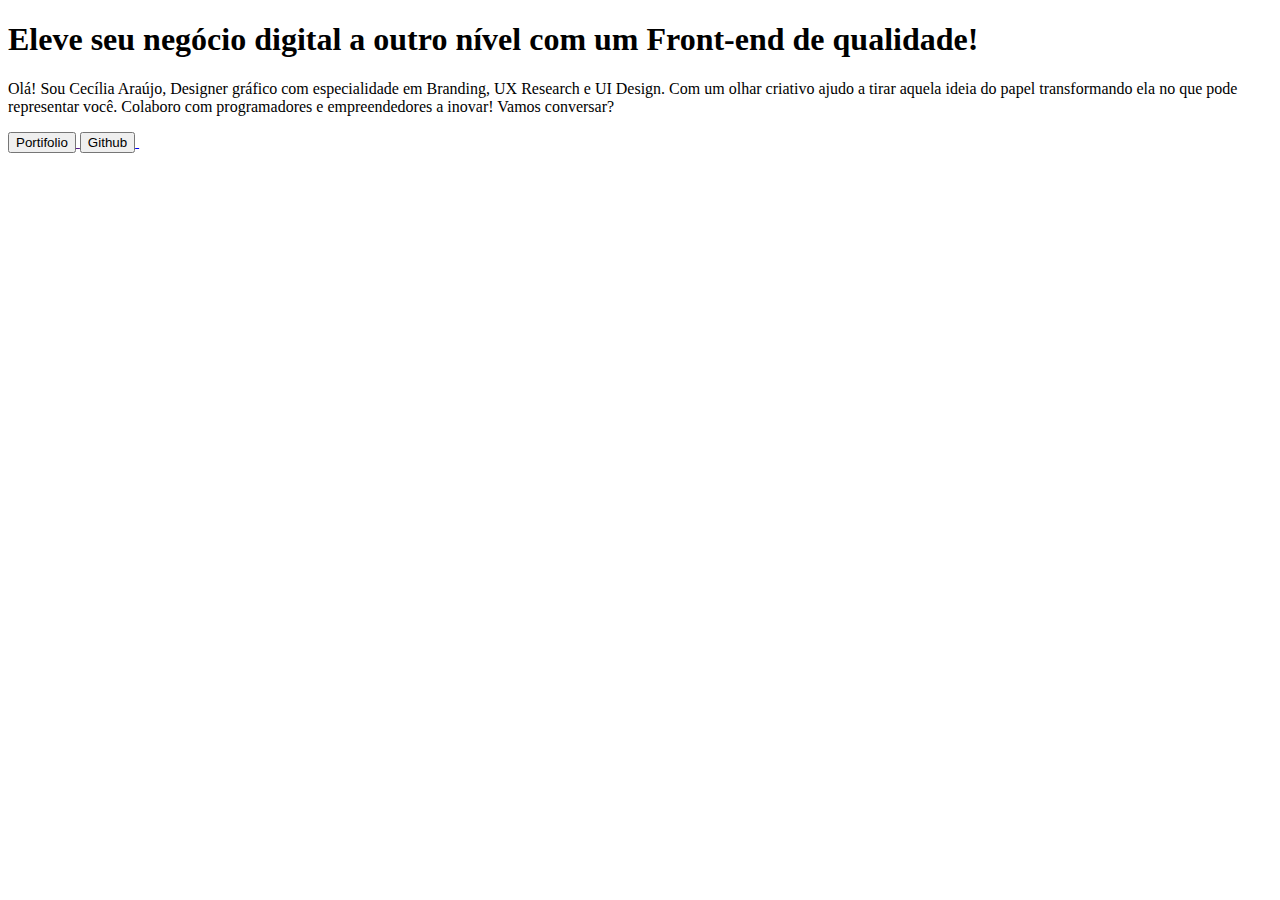
==== CursoHTML&CSS/index.html @ 0ce68071 "CursoHTMLCSSAlura" ====
<!DOCTYPE html>
<html lang="en">
<head>
    <meta charset="UTF-8">
    <meta http-equiv="X-UA-Compatible" content="IE=edge">
    <meta name="viewport" content="width=device-width, initial-scale=1.0">
    <link rel="stylesheet" href="/style/style.css">
    <title>Portifolio</title>
</head>
<body>
    
    <header>

    </header>

    <main>
        
            <h1>Eleve seu negócio digital a outro nível <strong>
                com um Front-end de qualidade!</strong></h1>
                <p>Olá! Sou Cecília Araújo,  Designer gráfico com especialidade em Branding, UX Research e UI Design. Com um olhar criativo ajudo a tirar 
                    aquela ideia do papel transformando ela no que pode representar você. 
                    Colaboro com programadores e empreendedores a inovar! Vamos conversar?</p>
        
       
            <a href="">
                <button>Portifolio</button>
            </a>
            <a href="https://github.com/CeciliaAr4">
                <button>Github</button>
            </a>
            <img src="/img/GiraMoon1.png" alt="">



            
                    
    </main>

    <footer>

    </footer>
    
</body>
</html>
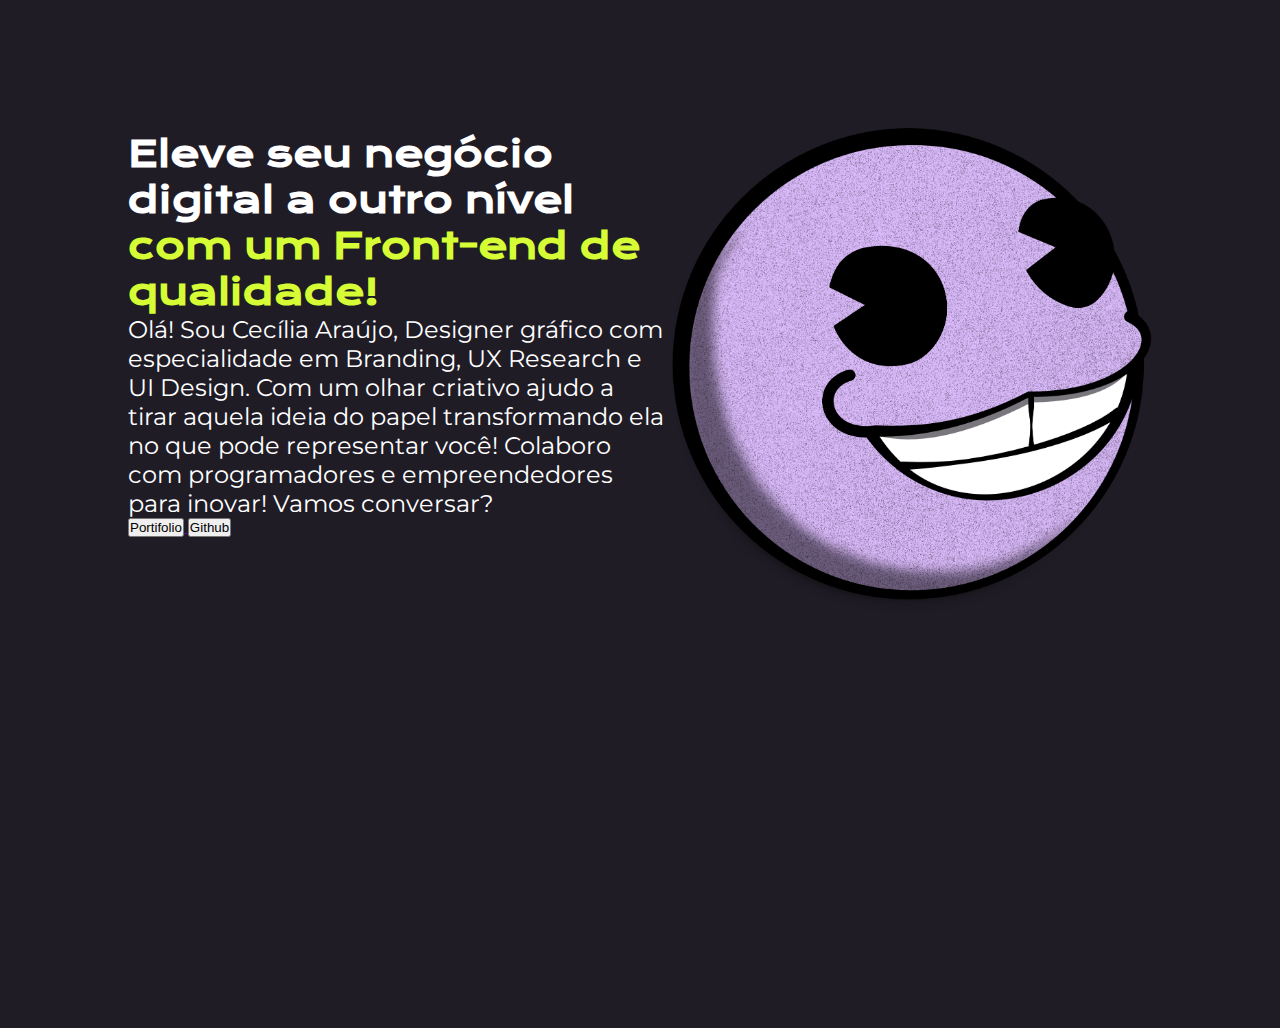
==== commit 946f6ad4: "Continuando o curso" ====
--- a/CursoHTML&CSS/index.html
+++ b/CursoHTML&CSS/index.html
@@ -4,7 +4,7 @@
     <meta charset="UTF-8">
     <meta http-equiv="X-UA-Compatible" content="IE=edge">
     <meta name="viewport" content="width=device-width, initial-scale=1.0">
-    <link rel="stylesheet" href="/style/style.css">
+    <link rel="stylesheet" href="/CursoHTML&CSS/style/style.css">
     <title>Portifolio</title>
 </head>
 <body>
@@ -13,22 +13,23 @@
 
     </header>
 
-    <main>
+    <main class="apresentacao">
+            <section class="apresentacao__conteudo">
+                <h1 class="apresentacao__conteudo__titulo">Eleve seu negócio digital a outro nível <strong>
+                    com um Front-end de qualidade!</strong></h1>
+                    <p class="apresentacao__conteudo__texto">Olá! Sou Cecília Araújo,  Designer gráfico com especialidade em Branding, UX Research e UI Design. Com um olhar criativo ajudo a tirar 
+                        aquela ideia do papel transformando ela no que pode representar você! 
+                        Colaboro com programadores e empreendedores para inovar! Vamos conversar?</p>
+            
         
-            <h1>Eleve seu negócio digital a outro nível <strong>
-                com um Front-end de qualidade!</strong></h1>
-                <p>Olá! Sou Cecília Araújo,  Designer gráfico com especialidade em Branding, UX Research e UI Design. Com um olhar criativo ajudo a tirar 
-                    aquela ideia do papel transformando ela no que pode representar você. 
-                    Colaboro com programadores e empreendedores a inovar! Vamos conversar?</p>
-        
-       
-            <a href="">
-                <button>Portifolio</button>
-            </a>
-            <a href="https://github.com/CeciliaAr4">
-                <button>Github</button>
-            </a>
-            <img src="/img/GiraMoon1.png" alt="">
+                <a href="">
+                    <button>Portifolio</button>
+                </a>
+                <a href="https://github.com/CeciliaAr4">
+                    <button>Github</button>
+                </a>
+            </section>
+            <img src="/CursoHTML&CSS/img/GiraMoon1.png" alt="">
 
 
 
@@ -41,4 +42,4 @@
     </footer>
     
 </body>
-</html>+</html>
--- a/CursoHTML&CSS/style/style.css
+++ b/CursoHTML&CSS/style/style.css
@@ -0,0 +1,44 @@
+@import url('https://fonts.googleapis.com/css2?family=Krona+One&family=Montserrat:ital@0;1&display=swap');
+
+
+*{
+    margin: 0;
+    padding: 0;
+}
+
+body {
+    height: 100vh;
+    box-sizing: border-box;
+    background-color: #201C26;
+    color: white;
+}
+strong{
+    color: #D5FC34;
+}
+
+.apresentacao {
+    margin: 10%;
+    display: flex; 
+    align-items: center; 
+    justify-content: space-between;
+}
+.apresentacao__conteudo {
+    width: 615px;
+    height: 482px;
+}
+
+.apresentacao__conteudo__titulo {
+    font-family: "Krona One", sans-serif;
+    font-size: 36px;
+}
+
+.apresentacao__conteudo__texto {
+    font-family: "Montserrat", sans-serif;
+    font-size: 24px;
+}
+
+
+img{
+    width: 488px;
+    height: 488px;
+}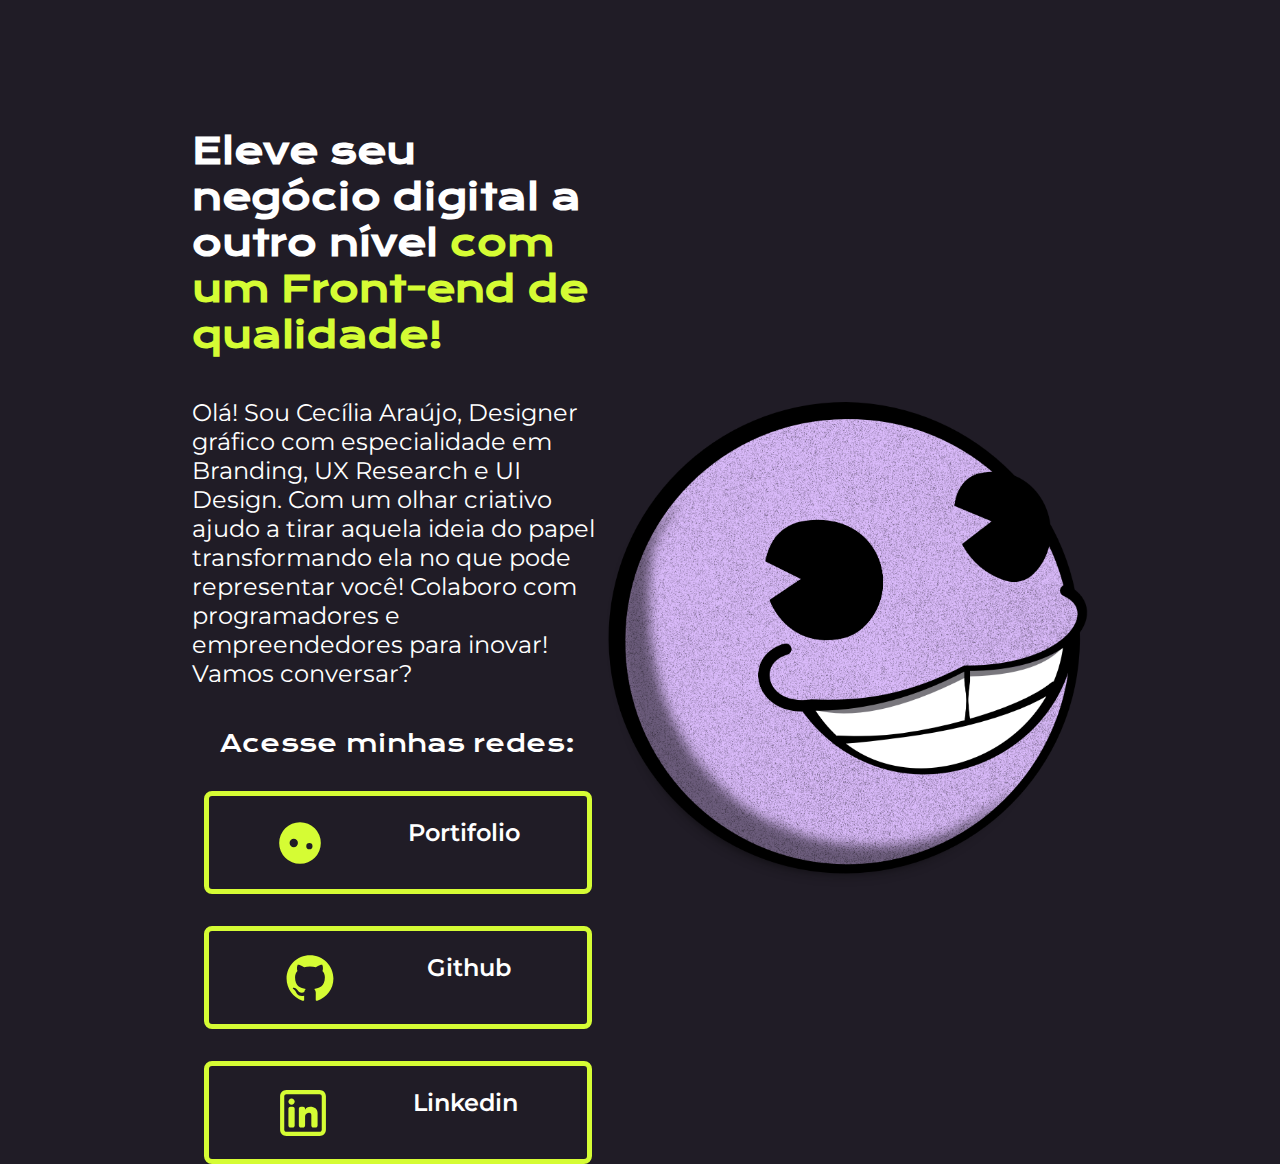
==== commit 8187b863: "ComeçandoCurso3" ====
--- a/CursoHTML&CSS/index.html
+++ b/CursoHTML&CSS/index.html
@@ -1,8 +1,7 @@
 <!DOCTYPE html>
-<html lang="en">
+<html lang="pt-br">
 <head>
     <meta charset="UTF-8">
-    <meta http-equiv="X-UA-Compatible" content="IE=edge">
     <meta name="viewport" content="width=device-width, initial-scale=1.0">
     <link rel="stylesheet" href="/CursoHTML&CSS/style/style.css">
     <title>Portifolio</title>
@@ -21,15 +20,20 @@
                         aquela ideia do papel transformando ela no que pode representar você! 
                         Colaboro com programadores e empreendedores para inovar! Vamos conversar?</p>
             
-        
-                <a href="">
-                    <button>Portifolio</button>
-                </a>
-                <a href="https://github.com/CeciliaAr4">
-                    <button>Github</button>
-                </a>
+                        <div class="apresentacao__links">
+                            <h2 class="apresentacao__links__subtitulo">Acesse minhas redes:</h2>
+                            <a class="apresentacao__links__link" href="https://ceciliaar4ujo.wixsite.com/portfolio" >
+                                <img  class="icones" src="/CursoHTML&CSS/assets/moon.svg" alt="">
+                                Portifolio</a>
+                            <a class="apresentacao__links__link" href="https://github.com/CeciliaAr4">
+                                <img class="icones" src="/CursoHTML&CSS/assets/github.svg" alt="logo github um polvo com um tentaculo levantado">
+                                Github</a>
+                            <a class="apresentacao__links__link" href="www.linkedin.com/in/cecilia-araujocr">
+                                <img  class="icones" src="/CursoHTML&CSS/assets/linkedin.svg" alt="logo com um 'i' e um 'n'">
+                                Linkedin</a>
+                        </div>
             </section>
-            <img src="/CursoHTML&CSS/img/GiraMoon1.png" alt="">
+            <img src="/CursoHTML&CSS/assets/GiraMoon1.png" alt="">
 
 
 
--- a/CursoHTML&CSS/style/style.css
+++ b/CursoHTML&CSS/style/style.css
@@ -1,4 +1,4 @@
-@import url('https://fonts.googleapis.com/css2?family=Krona+One&family=Montserrat:ital@0;1&display=swap');
+@import url('https://fonts.googleapis.com/css2?family=Krona+One&family=Montserrat:ital,wght@0,100..900;1,100..900&display=swap');
 
 
 *{
@@ -17,14 +17,16 @@
 }
 
 .apresentacao {
-    margin: 10%;
+    margin: 10% 15%;
     display: flex; 
     align-items: center; 
     justify-content: space-between;
 }
 .apresentacao__conteudo {
     width: 615px;
-    height: 482px;
+    display: flex;
+    flex-direction: column;
+    gap: 40px;
 }
 
 .apresentacao__conteudo__titulo {
@@ -37,6 +39,50 @@
     font-size: 24px;
 }
 
+.apresentacao__links {
+    display: flex;
+    flex-direction: column;
+    justify-content: space-between;
+    align-items: center;
+    gap: 32px;
+}
+
+.apresentacao__links__subtitulo {
+    font-family: "Krona One", sans-serif;
+    font-weight: 400;
+    font-size: 24px;
+}
+
+
+
+.apresentacao__links__link {
+    /* background-color: #D5FC34; Cor anterior do botão*/
+    display: flex;
+    justify-content: center;
+    justify-content: space-evenly;
+    gap: 16px;
+    border: 5px solid #D5FC34;
+    width: 378px;
+    text-align: center;
+    border-radius: 8px;
+    font-size: 24px;
+    font-weight: 600;
+    padding: 21.5px 0; 
+    font-family: "Montserrat", sans-serif;
+    text-decoration:none;
+    color: white;
+}
+
+.apresentacao__links__link:hover {
+    background-color: #272727;
+  }
+
+.icones{
+    width: 50px;
+    height: 50px;
+}
+
+
 
 img{
     width: 488px;
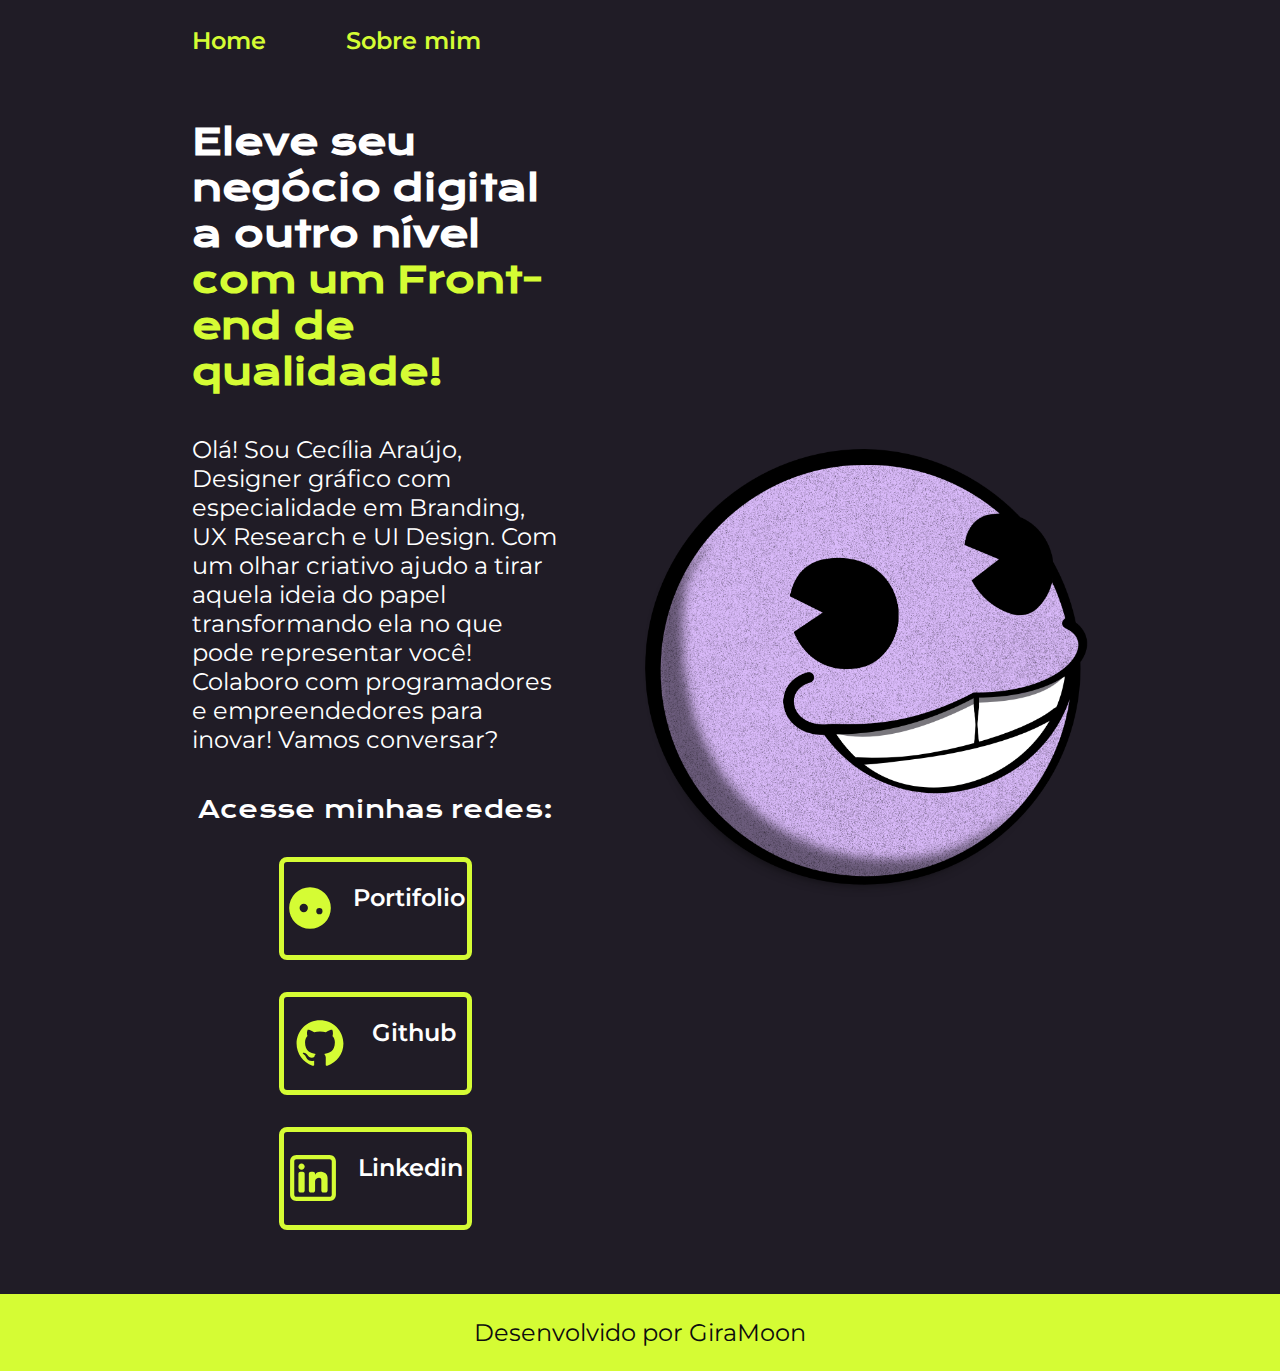
==== commit b10042f0: "Add Midia queries" ====
--- a/CursoHTML&CSS/index.html
+++ b/CursoHTML&CSS/index.html
@@ -8,13 +8,16 @@
 </head>
 <body>
     
-    <header>
-
+    <header class="cabecalho">
+        <nav class="cabecalho__menu">
+            <a class="cabecalho__menu__link" href="index.html">Home</a>
+            <a class="cabecalho__menu__link" href="about.html">Sobre mim</a>
+        </nav>
     </header>
 
     <main class="apresentacao">
             <section class="apresentacao__conteudo">
-                <h1 class="apresentacao__conteudo__titulo">Eleve seu negócio digital a outro nível <strong>
+                <h1 class="apresentacao__conteudo__titulo">Eleve seu negócio digital a outro nível <strong class="titulo-destaque">
                     com um Front-end de qualidade!</strong></h1>
                     <p class="apresentacao__conteudo__texto">Olá! Sou Cecília Araújo,  Designer gráfico com especialidade em Branding, UX Research e UI Design. Com um olhar criativo ajudo a tirar 
                         aquela ideia do papel transformando ela no que pode representar você! 
@@ -22,18 +25,18 @@
             
                         <div class="apresentacao__links">
                             <h2 class="apresentacao__links__subtitulo">Acesse minhas redes:</h2>
-                            <a class="apresentacao__links__link" href="https://ceciliaar4ujo.wixsite.com/portfolio" >
+                            <a class="apresentacao__links__navegacao" href="https://ceciliaar4ujo.wixsite.com/portfolio" >
                                 <img  class="icones" src="/CursoHTML&CSS/assets/moon.svg" alt="">
                                 Portifolio</a>
-                            <a class="apresentacao__links__link" href="https://github.com/CeciliaAr4">
+                            <a class="apresentacao__links__navegacao" href="https://github.com/CeciliaAr4">
                                 <img class="icones" src="/CursoHTML&CSS/assets/github.svg" alt="logo github um polvo com um tentaculo levantado">
                                 Github</a>
-                            <a class="apresentacao__links__link" href="www.linkedin.com/in/cecilia-araujocr">
+                            <a class="apresentacao__links__navegacao" href="www.linkedin.com/in/cecilia-araujocr">
                                 <img  class="icones" src="/CursoHTML&CSS/assets/linkedin.svg" alt="logo com um 'i' e um 'n'">
                                 Linkedin</a>
                         </div>
             </section>
-            <img src="/CursoHTML&CSS/assets/GiraMoon1.png" alt="">
+            <img class="apresentacao__imagem" src="/CursoHTML&CSS/assets/GiraMoon1.png" alt="">
 
 
 
@@ -41,8 +44,8 @@
                     
     </main>
 
-    <footer>
-
+    <footer class="rodape">
+        <p>Desenvolvido por GiraMoon</p>
     </footer>
     
 </body>
--- a/CursoHTML&CSS/style/style.css
+++ b/CursoHTML&CSS/style/style.css
@@ -1,4 +1,17 @@
 @import url('https://fonts.googleapis.com/css2?family=Krona+One&family=Montserrat:ital,wght@0,100..900;1,100..900&display=swap');
+
+:root {
+    --cor-primaria: #201C26;
+    --cor-secundaria:#0D0D0E; 
+    --cor-terciaria: #D5FC34;
+    --cor-quarternaria: #ffffff;
+
+
+    --fonte-primaria: "Krona One", sans-serif;
+    --fonte-secundaria: "Montserrat", sans-serif;
+    
+}
+
 
 
 *{
@@ -7,36 +20,59 @@
 }
 
 body {
-    height: 100vh;
     box-sizing: border-box;
-    background-color: #201C26;
-    color: white;
-}
-strong{
-    color: #D5FC34;
+    background-color: var(--cor-primaria);
+    color: var(--cor-quarternaria);
 }
 
+.cabecalho {
+    padding: 2% 0 0 15%;
+}
+
+.cabecalho__menu {
+  display: flex;
+  gap: 80px;  
+}
+
+
+
+.cabecalho__menu__link {
+    font-family: var(--fonte-secundaria);
+    font-size: 1.5rem;
+    font-weight: 600;
+    color: var(--cor-terciaria);
+    text-decoration: none;
+}
+
+
+
 .apresentacao {
-    margin: 10% 15%;
+    padding: 5% 15%;
     display: flex; 
     align-items: center; 
     justify-content: space-between;
+    gap: 82px;
 }
 .apresentacao__conteudo {
-    width: 615px;
+    width: 50%;
     display: flex;
     flex-direction: column;
     gap: 40px;
 }
 
 .apresentacao__conteudo__titulo {
-    font-family: "Krona One", sans-serif;
-    font-size: 36px;
+    font-size: 2.25rem;
+    font-family: var(--fonte-primaria);
 }
 
+.titulo-destaque {
+    color: var(--cor-terciaria);
+}
+
+
 .apresentacao__conteudo__texto {
-    font-family: "Montserrat", sans-serif;
-    font-size: 24px;
+    font-family: var(--fonte-secundaria);
+    font-size: 1.5rem;
 }
 
 .apresentacao__links {
@@ -48,33 +84,32 @@
 }
 
 .apresentacao__links__subtitulo {
-    font-family: "Krona One", sans-serif;
+    font-family: var(--fonte-primaria);
     font-weight: 400;
-    font-size: 24px;
+    font-size: 1.5rem;
 }
 
 
 
-.apresentacao__links__link {
-    /* background-color: #D5FC34; Cor anterior do botão*/
+.apresentacao__links__navegacao {
     display: flex;
     justify-content: center;
     justify-content: space-evenly;
     gap: 16px;
-    border: 5px solid #D5FC34;
-    width: 378px;
+    border: 5px solid var(--cor-terciaria);
+    width: 50%;
     text-align: center;
     border-radius: 8px;
-    font-size: 24px;
+    font-size: 1.5rem;
     font-weight: 600;
     padding: 21.5px 0; 
-    font-family: "Montserrat", sans-serif;
+    font-family: var(--fonte-secundaria);
     text-decoration:none;
-    color: white;
+    color: var(--cor-quarternaria);
 }
 
 .apresentacao__links__link:hover {
-    background-color: #272727;
+    background-color: var(--cor-secundaria);
   }
 
 .icones{
@@ -84,7 +119,25 @@
 
 
 
-img{
-    width: 488px;
-    height: 488px;
+.apresentacao__imagem{
+    width: 50%;
+    
+}
+
+.rodape {
+    padding: 24px;
+    background-color: var(--cor-terciaria);
+    color: var(--cor-secundaria);
+    text-align: center;
+    font-family: var(--fonte-secundaria);
+    font-size: 1.5rem;
+    font-weight: 400;
+
+}
+
+@media (max-width: 1200px){
+    .apresentacao{
+        flex-direction: column-reverse;
+
+    }
 }